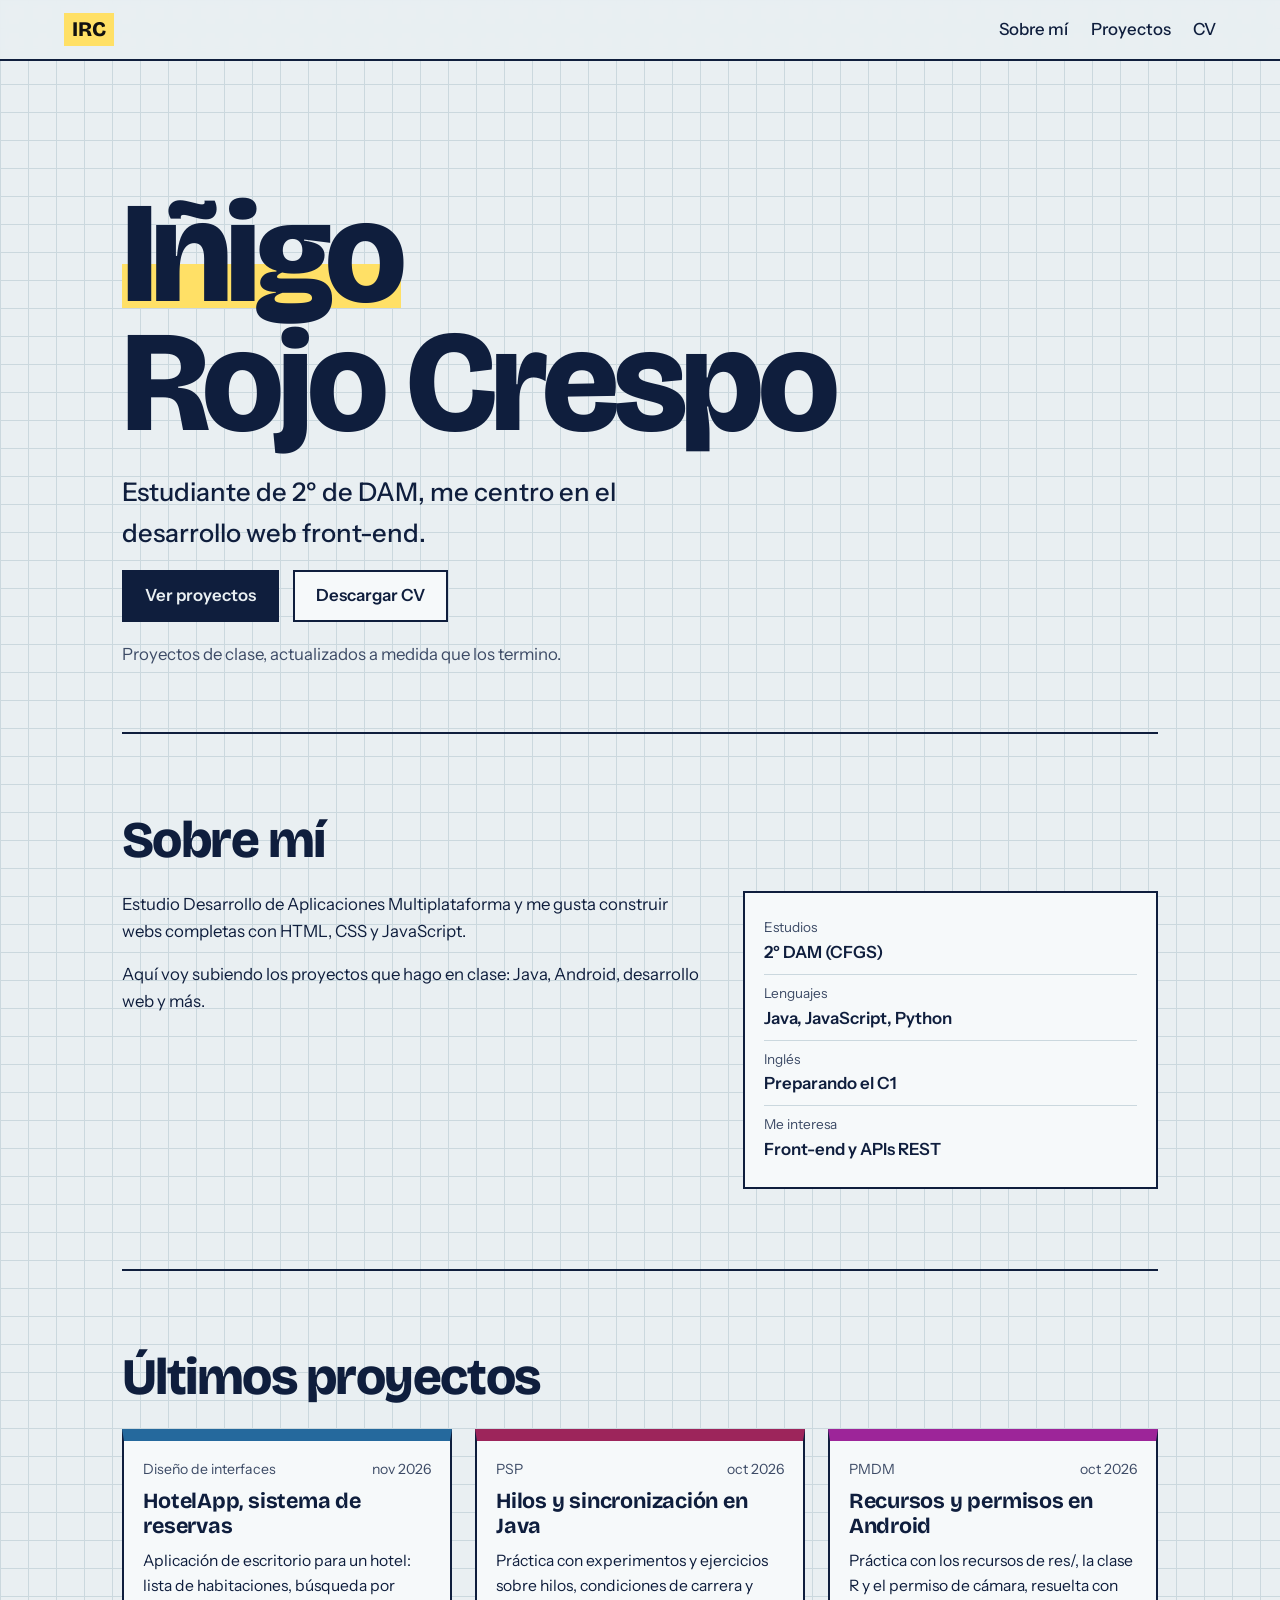
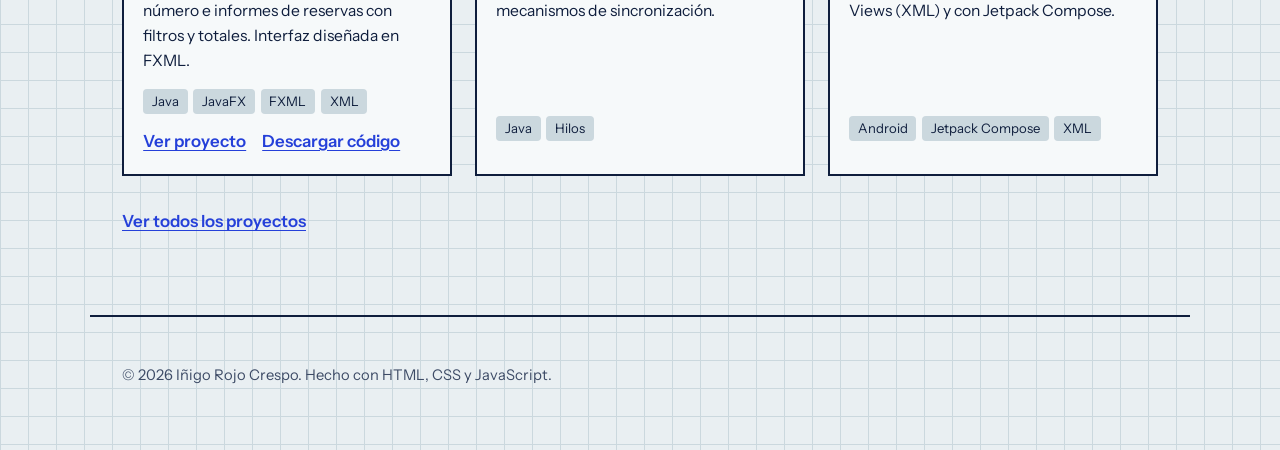
==== index.html @ f90b9b01 "Add files via upload" ====
<!DOCTYPE html>
<html lang="es">
<head>
  <meta charset="UTF-8">
  <meta name="viewport" content="width=device-width, initial-scale=1">
  <title>Portfolio de Iñigo Rojo Crespo</title>
  <meta name="description" content="Portfolio de proyectos de clase de 2º DAM: Java, Android y desarrollo web.">
  <link rel="preconnect" href="https://fonts.googleapis.com">
  <link rel="preconnect" href="https://fonts.gstatic.com" crossorigin>
  <link href="https://fonts.googleapis.com/css2?family=Bricolage+Grotesque:opsz,wght@12..96,400;12..96,600;12..96,800&family=Instrument+Sans:wght@400;500;600&display=swap" rel="stylesheet">
  <link rel="stylesheet" href="style.css">
</head>
<body>
  <a class="skip" href="#sobre-mi">Ir al contenido</a>

  <header class="top">
    <a class="logo" href="index.html" id="logo">IRC</a>
    <nav aria-label="Principal">
      <a href="index.html#sobre-mi">Sobre mí</a>
      <a href="proyectos.html">Proyectos</a>
      <a href="#" id="nav-cv" hidden>CV</a>
    </nav>
  </header>

  <main>
    <section class="hero" id="inicio">
      <h1 id="nombre"></h1>
      <p class="titular" id="titular"></p>
      <p class="botones">
        <a class="boton" href="proyectos.html">Ver proyectos</a>
        <a class="boton secundario" id="btn-cv" href="#" hidden>Descargar CV</a>
      </p>
      <p class="nota">Proyectos de clase, actualizados a medida que los termino.</p>
    </section>

    <section class="bloque" id="sobre-mi" aria-labelledby="t-sobre">
      <h2 id="t-sobre">Sobre mí</h2>
      <div class="sobre">
        <div id="bio"></div>
        <div class="lado">
          <figure class="retrato" id="retrato" hidden><img id="foto" alt=""></figure>
          <dl id="datos"></dl>
        </div>
      </div>
    </section>

    <section class="bloque" id="recientes" aria-labelledby="t-rec">
      <h2 id="t-rec">Últimos proyectos</h2>
      <div class="grid" id="grid-recientes"></div>
      <p class="ver-todos"><a href="proyectos.html">Ver todos los proyectos</a></p>
    </section>
  </main>

  <footer>
    <p id="pie"></p>
  </footer>

  <script src="data.js"></script>
  <script src="script.js"></script>
</body>
</html>
---- style.css ----
:root {
  --papel: #e9eff2;
  --rejilla: #cbd8de;
  --tinta: #0f1e3d;
  --tinta-suave: #3d4b66;
  --azul: #2540d9;
  --marcador: #ffe066;
  --tarjeta: #f6f9fa;
  --tab-l: 38%;
  --fuente-titulos: "Bricolage Grotesque", "Arial Narrow", system-ui, sans-serif;
  --fuente-texto: "Instrument Sans", system-ui, -apple-system, "Segoe UI", sans-serif;
}
@media (prefers-color-scheme: dark) {
  :root {
    --papel: #0e1626;
    --rejilla: #1a2842;
    --tinta: #e8eef7;
    --tinta-suave: #a5b3cc;
    --azul: #8ea3ff;
    --tarjeta: #14203a;
    --tab-l: 62%;
  }
}

* { box-sizing: border-box; }
html { scroll-behavior: smooth; scroll-padding-top: 4.5rem; }
body {
  margin: 0;
  background-color: var(--papel);
  background-image:
    linear-gradient(var(--rejilla) 1px, transparent 1px),
    linear-gradient(90deg, var(--rejilla) 1px, transparent 1px);
  background-size: 28px 28px;
  color: var(--tinta);
  font-family: var(--fuente-texto);
  font-size: 1.05rem;
  line-height: 1.6;
}
a { color: var(--azul); text-underline-offset: 3px; }
:focus-visible { outline: 3px solid var(--azul); outline-offset: 3px; border-radius: 4px; }

.skip { position: absolute; left: -999px; top: 0; background: var(--marcador); color: #111; padding: .5rem 1rem; z-index: 10; }
.skip:focus { left: 0; }

.top {
  position: sticky; top: 0; z-index: 5;
  display: flex; justify-content: space-between; align-items: center;
  padding: .8rem clamp(1rem, 5vw, 4rem);
  background: color-mix(in srgb, var(--papel) 92%, transparent);
  backdrop-filter: blur(6px);
  border-bottom: 2px solid var(--tinta);
}
.logo { font-family: var(--fuente-titulos); font-weight: 800; font-size: 1.3rem; color: var(--tinta); text-decoration: none; background: var(--marcador); color: #111; padding: 0 .5rem; }
nav { display: flex; gap: 1.4rem; }
nav a { color: var(--tinta); text-decoration: none; font-weight: 500; }
nav a:hover { text-decoration: underline; text-decoration-thickness: 2px; }

main, footer { max-width: 1100px; margin: 0 auto; padding: 0 clamp(1rem, 5vw, 2rem); }

.hero { padding: clamp(3rem, 12vw, 8rem) 0 clamp(2rem, 6vw, 4rem); }
.hero h1 {
  font-family: var(--fuente-titulos);
  font-weight: 800;
  font-size: clamp(3.2rem, 13vw, 9rem);
  line-height: .9;
  letter-spacing: -0.04em;
  margin: 0 0 1.5rem;
  max-width: 11ch;
}
.hero h1 span { display: block; }
.hero h1 .ap { background: linear-gradient(transparent 58%, var(--marcador) 58%, var(--marcador) 92%, transparent 92%); width: fit-content; color: var(--tinta); }
@media (prefers-color-scheme: dark) { .hero h1 .ap { color: var(--tinta); } }
.titular { font-size: clamp(1.15rem, 2.6vw, 1.6rem); max-width: 34ch; margin: 0 0 1rem; font-weight: 500; }
.nota { color: var(--tinta-suave); margin: 0; }

.bloque { padding: clamp(2.5rem, 7vw, 5rem) 0; border-top: 2px solid var(--tinta); }
.bloque h2 { font-family: var(--fuente-titulos); font-weight: 800; font-size: clamp(2rem, 5vw, 3.2rem); letter-spacing: -0.03em; margin: 0 0 1.5rem; line-height: 1.05; }
.bloque h3 { font-family: var(--fuente-titulos); font-size: 1.2rem; margin: 0 0 .3rem; }

.sobre { display: grid; grid-template-columns: 1.4fr 1fr; gap: 2.5rem; }
.sobre p { margin: 0 0 1rem; max-width: 60ch; }
dl { margin: 0; background: var(--tarjeta); border: 2px solid var(--tinta); padding: 1rem 1.2rem; align-self: start; }
dl div { padding: .5rem 0; border-bottom: 1px solid var(--rejilla); }
dl div:last-child { border-bottom: 0; }
dt { font-size: .85rem; color: var(--tinta-suave); }
dd { margin: 0; font-weight: 600; }

.panel { display: grid; grid-template-columns: 1.3fr 1fr; gap: 2rem; margin-bottom: 2rem; background: var(--tarjeta); border: 2px solid var(--tinta); padding: 1.3rem; }
.ayuda { margin: 0 0 1rem; font-size: .92rem; color: var(--tinta-suave); }
.barras { list-style: none; margin: 0; padding: 0; display: grid; gap: .45rem; }
.barras button {
  all: unset; box-sizing: border-box; cursor: pointer; width: 100%;
  display: grid; grid-template-columns: 9.5rem 1fr 1.5rem; align-items: center; gap: .7rem;
  padding: .15rem .3rem; border-radius: 4px; font-size: .95rem;
}
.barras button:hover { background: color-mix(in srgb, var(--marcador) 40%, transparent); }
.barras button[aria-pressed="true"] { background: var(--marcador); color: #111; }
.barras button:focus-visible { outline: 3px solid var(--azul); }
.pista { height: .8rem; background: var(--rejilla); }
.relleno { height: 100%; background: var(--azul); transform-origin: left; animation: crece .7s ease-out both; }
@keyframes crece { from { transform: scaleX(0); } to { transform: scaleX(1); } }
.num { text-align: right; font-variant-numeric: tabular-nums; font-weight: 600; }

.chips { display: flex; flex-wrap: wrap; gap: .5rem; margin-top: .8rem; }
.chip {
  font: inherit; font-weight: 500; cursor: pointer;
  background: transparent; color: var(--tinta);
  border: 2px solid var(--tinta); padding: .25rem .8rem; border-radius: 999px;
}
.chip:hover { background: color-mix(in srgb, var(--marcador) 40%, transparent); }
.chip[aria-pressed="true"] { background: var(--tinta); color: var(--papel); }
.contador { margin: 1rem 0 0; color: var(--tinta-suave); font-size: .92rem; }

.grid { display: grid; grid-template-columns: repeat(auto-fill, minmax(290px, 1fr)); gap: 1.4rem; }
.ficha {
  display: flex; flex-direction: column;
  background: var(--tarjeta); border: 2px solid var(--tinta);
  border-top: 12px solid hsl(var(--h) 62% var(--tab-l));
  padding: 1.1rem 1.2rem 1.2rem;
}
.ficha .meta { display: flex; justify-content: space-between; gap: .5rem; font-size: .88rem; color: var(--tinta-suave); margin-bottom: .5rem; }
.ficha h3 { font-size: 1.35rem; line-height: 1.15; margin: 0 0 .6rem; letter-spacing: -0.01em; }
.ficha p { margin: 0 0 1rem; font-size: .98rem; }
.ficha img { width: 100%; height: auto; border: 2px solid var(--tinta); margin-bottom: .9rem; display: block; }
.etiquetas { display: flex; flex-wrap: wrap; gap: .35rem; list-style: none; padding: 0; margin: auto 0 .9rem; }
.etiquetas li { font-size: .82rem; background: var(--rejilla); padding: .1rem .55rem; border-radius: 4px; }
.acciones { display: flex; gap: 1rem; font-weight: 600; }
.vacio { grid-column: 1 / -1; padding: 2rem; border: 2px dashed var(--tinta); }

.enlaces { list-style: none; margin: 1.2rem 0 0; padding: 0; display: flex; flex-wrap: wrap; gap: 1rem; }
.enlaces a {
  display: inline-block; padding: .6rem 1.2rem; font-weight: 600; text-decoration: none;
  color: var(--tinta); border: 2px solid var(--tinta); background: var(--tarjeta);
}
.enlaces a:hover { background: var(--marcador); color: #111; }

footer { padding: 2rem clamp(1rem, 5vw, 2rem) 3rem; color: var(--tinta-suave); font-size: .92rem; border-top: 2px solid var(--tinta); }

@media (max-width: 760px) {
  .sobre, .panel { grid-template-columns: 1fr; }
  .barras button { grid-template-columns: 7.5rem 1fr 1.4rem; }
  nav { gap: .9rem; font-size: .95rem; }
}
@media (prefers-reduced-motion: reduce) {
  html { scroll-behavior: auto; }
  .relleno { animation: none; }
}

/* ---- Añadidos: página de proyectos, foto, enlaces ---- */
.lado { display: grid; gap: 1.2rem; align-self: start; }
.retrato { margin: 0; }
.retrato img { display: block; width: 100%; max-width: 320px; aspect-ratio: 4 / 5; object-fit: cover; border: 2px solid var(--tinta); background: var(--rejilla); }
.retrato[hidden] { display: none; }
.sin-borde { border-top: 0; }
.pagina { font-family: var(--fuente-titulos); font-weight: 800; font-size: clamp(2.6rem, 9vw, 6rem); letter-spacing: -0.04em; line-height: .95; margin: 0 0 1rem; }
.intro { color: var(--tinta-suave); max-width: 50ch; margin: 0 0 2rem; }
.sub { font-family: var(--fuente-titulos); font-size: 1.2rem; margin: 0 0 .3rem; }
.ver-todos { margin: 2rem 0 0; font-weight: 600; }
nav a[aria-current="page"] { text-decoration: underline; text-decoration-thickness: 2px; }

/* ---- Botones del inicio ---- */
.botones { display: flex; flex-wrap: wrap; gap: .9rem; margin: 0 0 1.2rem; }
.boton {
  display: inline-block; padding: .65rem 1.3rem; font-weight: 600; text-decoration: none;
  background: var(--tinta); color: var(--papel); border: 2px solid var(--tinta);
}
.boton.secundario { background: var(--tarjeta); color: var(--tinta); }
.boton:hover { background: var(--marcador); color: #111; }
.boton[hidden], nav a[hidden] { display: none; }

/* ---- Apartados por asignatura ---- */
.grupo { margin-top: 3rem; }
.grupo-titulo {
  display: flex; align-items: center; gap: .7rem;
  font-family: var(--fuente-titulos); font-weight: 800; font-size: clamp(1.5rem, 3.5vw, 2.1rem);
  letter-spacing: -0.02em; line-height: 1.1;
  margin: 0 0 1.2rem; padding-bottom: .5rem; border-bottom: 2px solid var(--tinta);
}
.grupo-titulo::before { content: ""; width: 1rem; height: 1rem; flex: none; background: hsl(var(--h) 62% var(--tab-l)); }
.grupo-titulo .n { margin-left: auto; font-size: .95rem; font-weight: 600; color: var(--tinta-suave); letter-spacing: 0; }
.grupo:first-child { margin-top: 0; }

/* ---- Página de un proyecto ---- */
.migas { margin: 0 0 1rem; color: var(--tinta-suave); font-size: .95rem; }
.detalle h2 { font-family: var(--fuente-titulos); font-weight: 800; font-size: 1.7rem; letter-spacing: -0.02em; margin: 2.5rem 0 .8rem; }
.detalle ul.lista { padding-left: 1.2rem; max-width: 70ch; }
.detalle ul.lista li { margin-bottom: .4rem; }
.captura { margin: 1.5rem 0; }
.captura img { display: block; max-width: 100%; height: auto; border: 2px solid var(--tinta); }
.detalle code { font-family: ui-monospace, "Cascadia Code", Consolas, monospace; font-size: .9em; background: var(--rejilla); padding: .05rem .35rem; border-radius: 3px; }
.detalle pre { margin: 0; overflow-x: auto; padding: 1rem 1.2rem; background: var(--tarjeta); border-top: 2px solid var(--tinta); font-size: .85rem; line-height: 1.5; tab-size: 4; }
.detalle pre code { background: none; padding: 0; font-size: inherit; }
.detalle details { border: 2px solid var(--tinta); margin-bottom: 1rem; background: var(--tarjeta); }
.detalle summary { cursor: pointer; padding: .7rem 1.1rem; font-weight: 600; }
.detalle summary:hover { background: color-mix(in srgb, var(--marcador) 40%, transparent); }
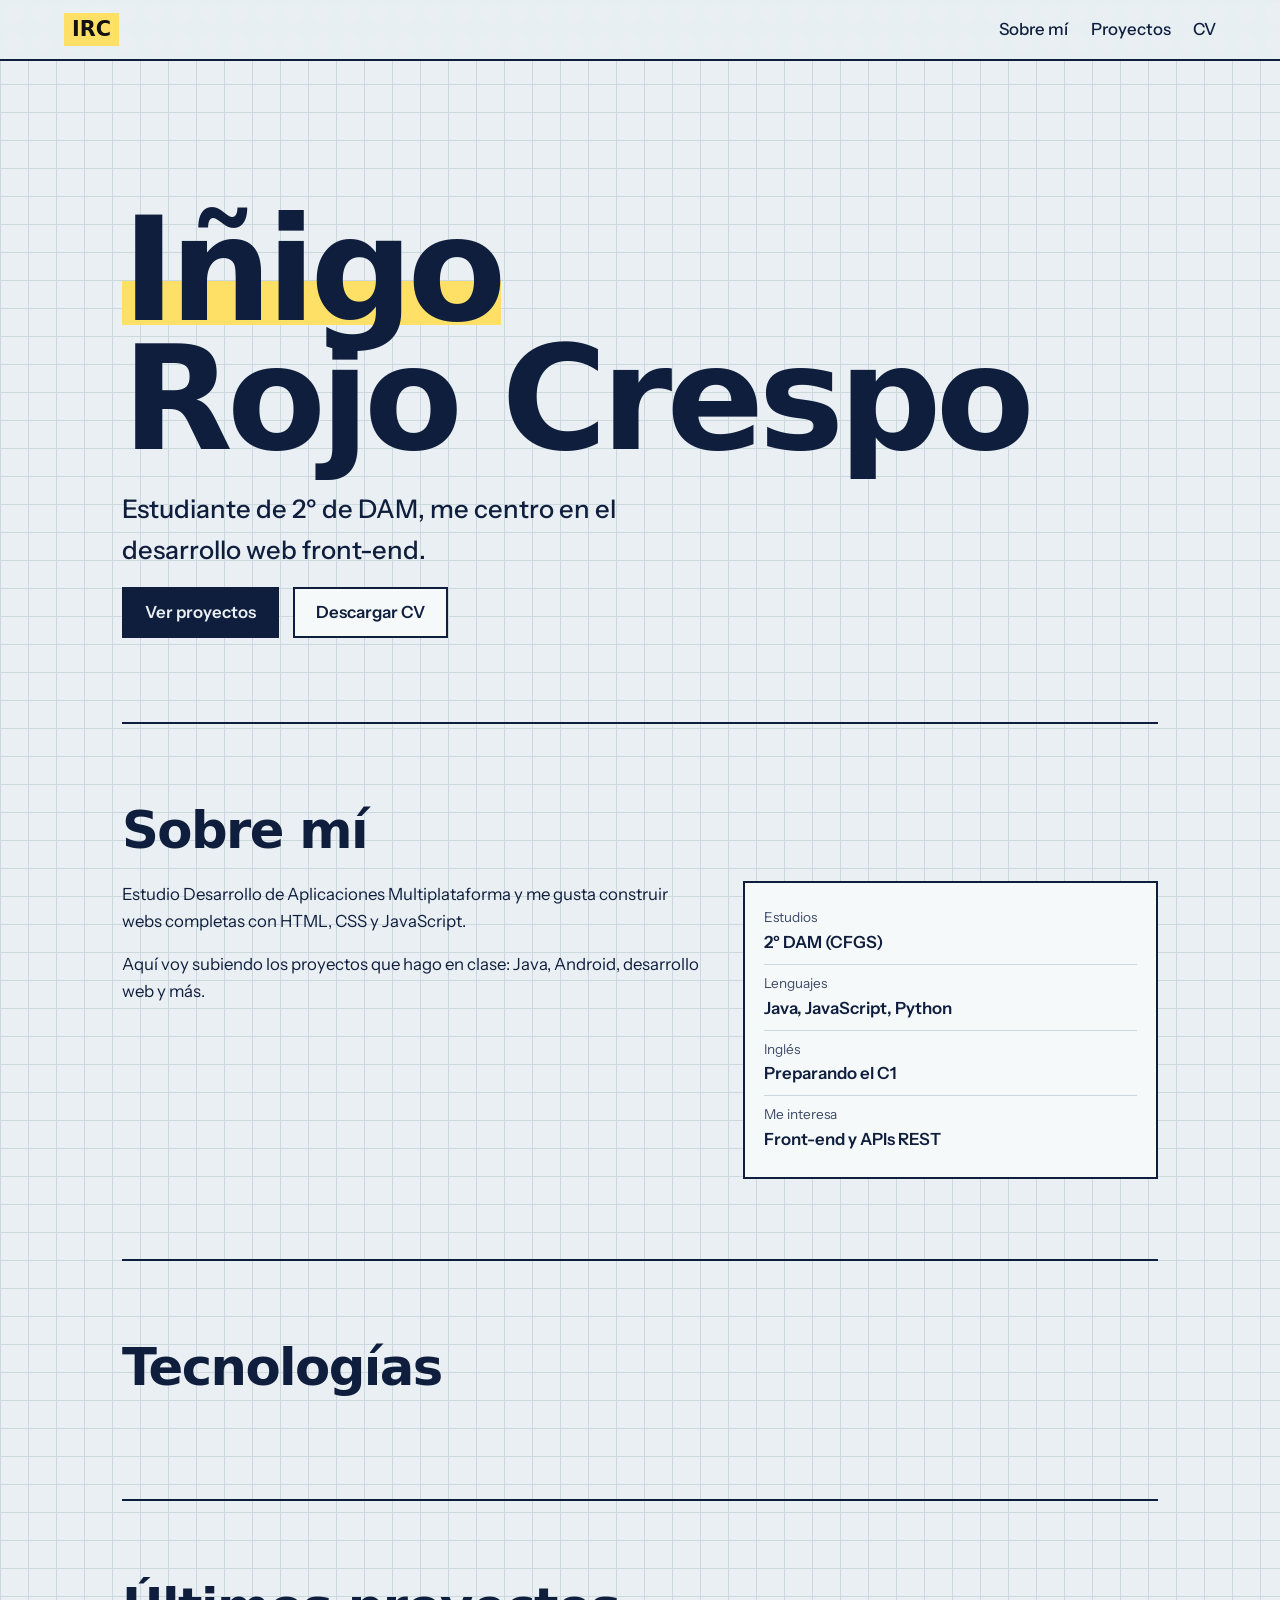
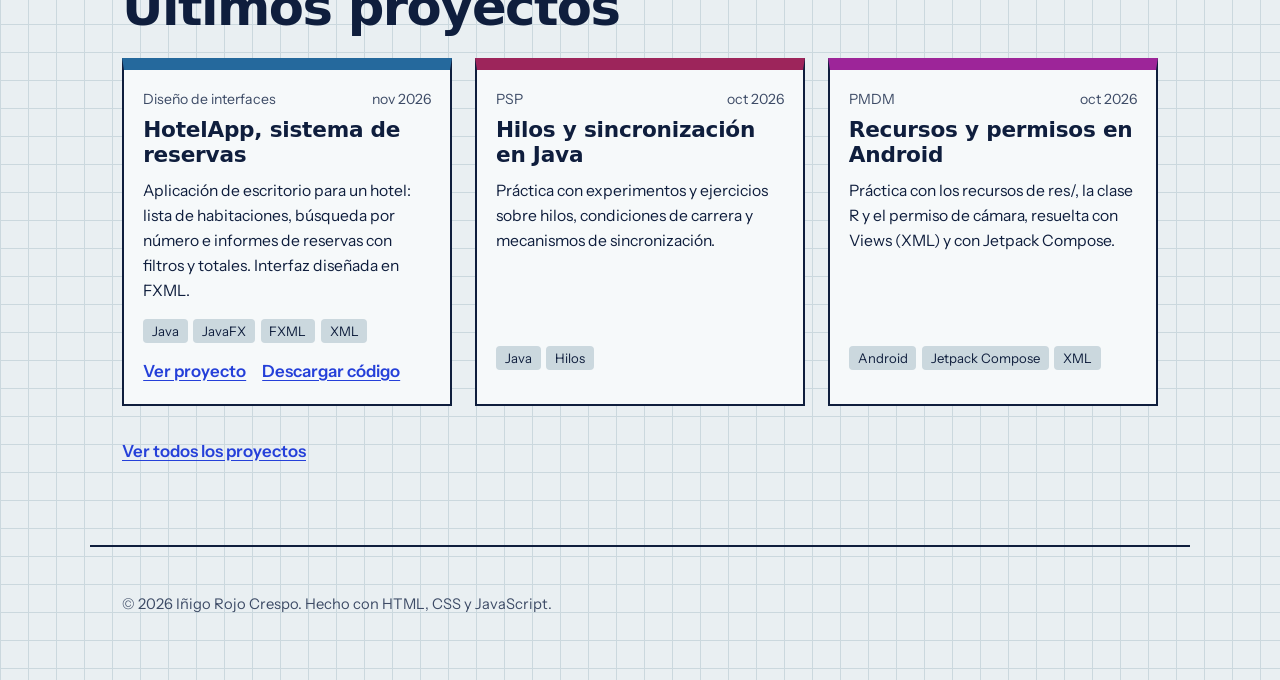
==== commit 4337c947: "Update font links and improve accessibility" ====
--- a/index.html
+++ b/index.html
@@ -3,18 +3,19 @@
 <head>
   <meta charset="UTF-8">
   <meta name="viewport" content="width=device-width, initial-scale=1">
+  <meta name="theme-color" content="#070b14">
   <title>Portfolio de Iñigo Rojo Crespo</title>
   <meta name="description" content="Portfolio de proyectos de clase de 2º DAM: Java, Android y desarrollo web.">
   <link rel="preconnect" href="https://fonts.googleapis.com">
   <link rel="preconnect" href="https://fonts.gstatic.com" crossorigin>
-  <link href="https://fonts.googleapis.com/css2?family=Bricolage+Grotesque:opsz,wght@12..96,400;12..96,600;12..96,800&family=Instrument+Sans:wght@400;500;600&display=swap" rel="stylesheet">
+  <link href="https://fonts.googleapis.com/css2?family=Sora:wght@400;600;700;800&family=Instrument+Sans:wght@400;500;600&family=JetBrains+Mono:wght@400;500&display=swap" rel="stylesheet">
   <link rel="stylesheet" href="style.css">
 </head>
 <body>
   <a class="skip" href="#sobre-mi">Ir al contenido</a>
 
   <header class="top">
-    <a class="logo" href="index.html" id="logo">IRC</a>
+    <a class="logo" href="index.html" id="logo" aria-label="Inicio">IRC</a>
     <nav aria-label="Principal">
       <a href="index.html#sobre-mi">Sobre mí</a>
       <a href="proyectos.html">Proyectos</a>
@@ -24,24 +25,30 @@
 
   <main>
     <section class="hero" id="inicio">
-      <h1 id="nombre"></h1>
-      <p class="titular" id="titular"></p>
-      <p class="botones">
-        <a class="boton" href="proyectos.html">Ver proyectos</a>
-        <a class="boton secundario" id="btn-cv" href="#" hidden>Descargar CV</a>
-      </p>
-      <p class="nota">Proyectos de clase, actualizados a medida que los termino.</p>
+      <div class="hero-texto">
+        <p class="insignia" id="rol"></p>
+        <h1 id="nombre"></h1>
+        <p class="titular" id="titular"></p>
+        <p class="botones">
+          <a class="boton" href="proyectos.html">Ver proyectos</a>
+          <a class="boton secundario" id="btn-cv" href="#" hidden>Descargar CV</a>
+        </p>
+        <ul class="stats" id="stats" aria-label="Resumen"></ul>
+      </div>
+      <figure class="hero-foto" id="retrato" hidden><img id="foto" alt=""></figure>
     </section>
 
     <section class="bloque" id="sobre-mi" aria-labelledby="t-sobre">
       <h2 id="t-sobre">Sobre mí</h2>
       <div class="sobre">
         <div id="bio"></div>
-        <div class="lado">
-          <figure class="retrato" id="retrato" hidden><img id="foto" alt=""></figure>
-          <dl id="datos"></dl>
-        </div>
+        <dl id="datos"></dl>
       </div>
+    </section>
+
+    <section class="bloque" id="stack" aria-labelledby="t-stack">
+      <h2 id="t-stack">Tecnologías</h2>
+      <ul class="tags" id="stack-lista"></ul>
     </section>
 
     <section class="bloque" id="recientes" aria-labelledby="t-rec">
@@ -59,3 +66,4 @@
   <script src="script.js"></script>
 </body>
 </html>
+
